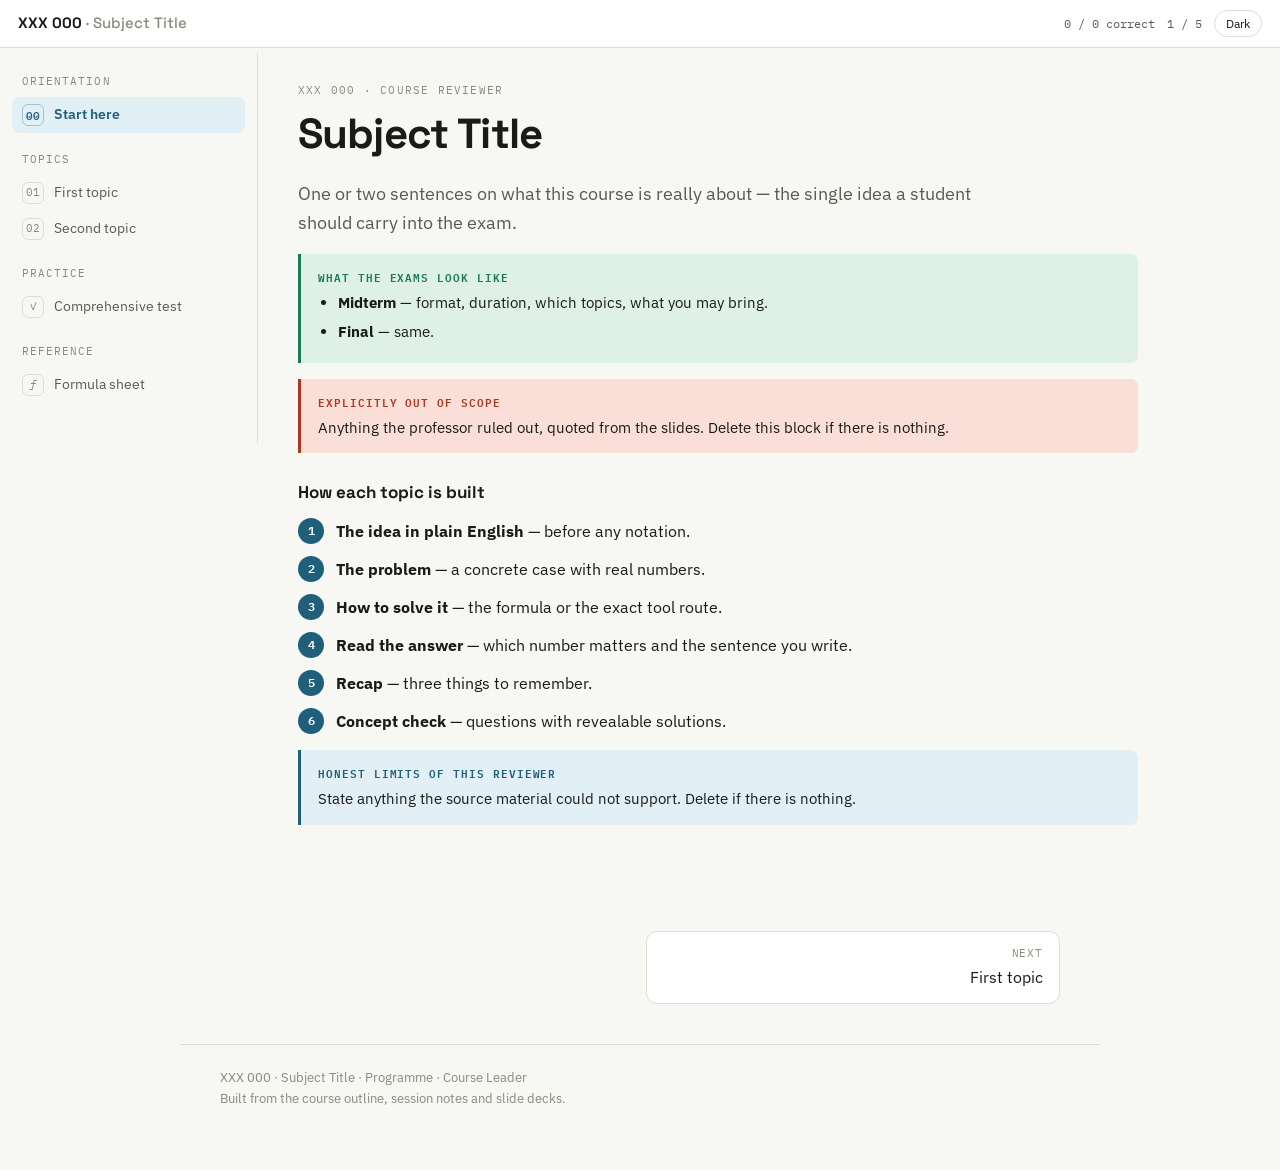
==== subjects/_template/index.html @ fceb6049 "Extract shared engine, add landing page and handover doc Prepares the repo for the remaining subject" ====
<!DOCTYPE html>
<html lang="en" data-theme="light">
<head>
<meta charset="utf-8">
<meta name="viewport" content="width=device-width,initial-scale=1">
<!-- EDIT: course code and title -->
<title>XXX 000 — Subject Title</title>
<link rel="preconnect" href="https://fonts.googleapis.com">
<link rel="preconnect" href="https://fonts.gstatic.com" crossorigin>
<link href="https://fonts.googleapis.com/css2?family=Space+Grotesk:wght@400;500;600;700&family=IBM+Plex+Sans:wght@400;500;600&family=IBM+Plex+Mono:wght@400;500;600&display=swap" rel="stylesheet">
<link rel="stylesheet" href="../../assets/reviewer.css">
</head>
<body>
<a class="skip" href="#main">Skip to content</a>

<header class="topbar">
  <button class="menu-t" id="mt" aria-label="Toggle navigation" aria-expanded="false">☰</button>
  <!-- EDIT: brand -->
  <div class="brand">XXX 000 <span>· Subject Title</span></div>
  <div class="tb-right">
    <div class="pwrap" title="Concept checks answered"><div class="pfill" id="pbar"></div></div>
    <span id="pscore">0 / 0</span>
    <span id="pageidx"></span>
    <button class="theme" id="theme" aria-label="Toggle dark mode">Dark</button>
  </div>
</header>

<div class="shell">
<!-- ============================================================
     RAIL — the engine reads this to build the router, the pager
     and the page counter. One <a href="#id"> per <section id="id">.
     Order here is the order of the course.
     ============================================================ -->
<nav class="rail" id="rail" aria-label="Sections">
  <div class="rgrp">Orientation</div>
  <a href="#start"><em>00</em>Start here</a>
  <div class="rgrp">Topics</div>
  <a href="#t01"><em>01</em>First topic</a>
  <a href="#t02"><em>02</em>Second topic</a>
  <div class="rgrp">Practice</div>
  <a href="#test"><em>✓</em>Comprehensive test</a>
  <div class="rgrp">Reference</div>
  <a href="#sheet"><em>ƒ</em>Formula sheet</a>
</nav>

<main id="main">

<!-- ================= START ================= -->
<section id="start">
  <div class="eyebrow">XXX 000 · Course reviewer</div>
  <h1>Subject Title</h1>
  <p class="lede">One or two sentences on what this course is really about — the single idea a student should carry into the exam.</p>

  <div class="note why"><span class="tag">What the exams look like</span>
    <ul>
      <li><strong>Midterm</strong> — format, duration, which topics, what you may bring.</li>
      <li><strong>Final</strong> — same.</li>
    </ul>
  </div>

  <div class="note scope"><span class="tag">Explicitly out of scope</span>
    <p>Anything the professor ruled out, quoted from the slides. Delete this block if there is nothing.</p>
  </div>

  <h3>How each topic is built</h3>
  <ol class="steps">
    <li><strong>The idea in plain English</strong> — before any notation.</li>
    <li><strong>The problem</strong> — a concrete case with real numbers.</li>
    <li><strong>How to solve it</strong> — the formula or the exact tool route.</li>
    <li><strong>Read the answer</strong> — which number matters and the sentence you write.</li>
    <li><strong>Recap</strong> — three things to remember.</li>
    <li><strong>Concept check</strong> — questions with revealable solutions.</li>
  </ol>

  <div class="note"><span class="tag">Honest limits of this reviewer</span>
    <p>State anything the source material could not support. Delete if there is nothing.</p>
  </div>
</section>

<!-- ================= TOPIC 1 — the full pattern ================= -->
<section id="t01">
  <div class="lessonhead"><span class="lnum">01</span><div class="eyebrow">Session N</div></div>
  <h2>First topic</h2>
  <span class="pill mid">Midterm</span><span class="pill tp">Final · tool</span><span class="pill fm">Typed formulas</span>

  <!-- BEAT 1 — the idea in plain English -->
  <div class="primer">
    <div class="ptag">The idea, in plain English</div>
    <div class="phook">One memorable sentence that captures what this method really does.</div>
    <p class="pana">A short paragraph relating it to something the reader already understands. No notation yet.</p>
    <div class="pgrid">
      <div class="pcell"><b>You're asking</b><span>What question does this answer?</span></div>
      <div class="pcell"><b>It compares</b><span>What against what?</span></div>
      <div class="pcell"><b>A big value means</b><span>How to read the result.</span></div>
    </div>
  </div>

  <!-- BEAT 2 — the problem -->
  <h3>The business problem</h3>
  <div class="tw"><table class="dt">
    <thead><tr><th>Column</th><th class="n">Value</th></tr></thead>
    <tbody>
      <tr><td>Something</td><td class="n">123</td></tr>
      <tr><td>Something else</td><td class="n">456</td></tr>
    </tbody>
  </table></div>

  <!-- BEAT 3 — how to solve it -->
  <h3>How to solve it</h3>
  <div class="fx">formula = numerator / denominator

Excel:  =SOMEFUNCTION(range)</div>

  <div class="path"><span>Data</span><i>→</i><span>Data Analysis</span><i>→</i><span class="last">The Tool</span></div>

  <div class="dlg">
    <div class="bar">Dialog name</div>
    <div class="bd">
      <div class="fld key"><label>The box that matters</label><span class="inp">$A$1:$A$9</span></div>
      <div class="fld"><label>Another box</label><span class="inp">0.05</span></div>
    </div>
  </div>

  <ol class="steps">
    <li>First step.</li>
    <li>Second step.</li>
  </ol>

  <!-- BEAT 4 — read the answer -->
  <h3>Read the answer</h3>
  <div class="card">
    <div class="fx">worked numbers → result</div>
    <div class="ans"><small>Label</small>0.42</div>
    <div class="verdict rej">Reject H₀</div>
    <p style="margin-bottom:0">The sentence a student should write underneath.</p>
  </div>

  <div class="note watch"><span class="tag">The trap</span>
    <p>The mistake people actually make here.</p>
  </div>
  <div class="note plain"><span class="tag">Say it in plain words</span>
    <p>A one-line translation of the result into business language.</p>
  </div>

  <!-- BEAT 5 — recap -->
  <div class="note recap"><span class="tag">Recap</span>
    <ul>
      <li><strong>First thing</strong> to remember.</li>
      <li><strong>Second thing.</strong></li>
      <li><strong>Third thing.</strong></li>
    </ul>
  </div>

  <!-- BEAT 6 — concept check. The div id must match a key in banks. -->
  <div class="quiz"><h3>Concept check</h3><div data-quiz="t01"></div></div>
</section>

<!-- ================= TOPIC 2 ================= -->
<section id="t02">
  <div class="lessonhead"><span class="lnum">02</span><div class="eyebrow">Session N</div></div>
  <h2>Second topic</h2>
  <div class="primer">
    <div class="ptag">The idea, in plain English</div>
    <div class="phook">Another memorable sentence.</div>
    <p class="pana">Short explanation.</p>
    <div class="pgrid">
      <div class="pcell"><b>You're asking</b><span>…</span></div>
      <div class="pcell"><b>It compares</b><span>…</span></div>
      <div class="pcell"><b>A big value means</b><span>…</span></div>
    </div>
  </div>
  <div class="note recap"><span class="tag">Recap</span>
    <ul><li>Point one.</li><li>Point two.</li><li>Point three.</li></ul>
  </div>
  <div class="quiz"><h3>Concept check</h3><div data-quiz="t02"></div></div>
</section>

<!-- ================= COMPREHENSIVE TEST =================
     Leave this section exactly as it is. The engine fills it.
     ====================================================== -->
<section id="test">
  <div class="eyebrow">All topics</div>
  <h2>Comprehensive test</h2>
  <p class="lede">Draws across whichever topics you select. Questions covering the same idea are grouped, and only one from each group appears per attempt.</p>

  <div class="card">
    <div class="cfg-label">Topics</div>
    <div id="test-topics" class="chipwrap"></div>
    <div class="cfg-label">Length</div>
    <div id="test-size" class="chipwrap"></div>
    <div class="cfg-label">When do you want the answers?</div>
    <div id="test-fb" class="chipwrap"></div>
    <div class="startrow">
      <button class="btn" id="test-start">Start test</button>
      <span class="hint" id="test-hint"></span>
    </div>
  </div>

  <div id="test-run" hidden>
    <div class="runbar">
      <div><strong id="test-count">0 / 0</strong> <span class="hint" id="test-topicline"></span></div>
      <div class="runbar-right">
        <button class="btn ghost sm" id="test-abandon">End test</button>
        <button class="btn sm" id="test-submit">Submit</button>
      </div>
    </div>
    <div id="test-host"></div>
    <div class="startrow"><button class="btn" id="test-submit2">Submit test</button></div>
  </div>

  <div id="test-result" hidden></div>
</section>

<!-- ================= FORMULA SHEET =================
     Mark any row or card with data-f to make it filterable.
     ================================================= -->
<section id="sheet">
  <div class="eyebrow">Print this</div>
  <h2>Formula sheet</h2>
  <p class="lede">Everything in one place. Type in the box to filter.</p>
  <input class="fsearch" id="fs" placeholder="Filter…" autocomplete="off" aria-label="Filter the formula sheet">
  <div id="fsnone" class="note hidden"><p style="margin-bottom:0">Nothing matches that. Try a shorter word.</p></div>

  <div class="fsec" data-f>
    <h3>Section heading</h3>
    <div class="tw"><table class="dt">
      <thead><tr><th>Quantity</th><th>Formula</th><th>Excel</th></tr></thead>
      <tbody>
        <tr data-f><td>Example</td><td class="m">a / b</td><td class="m">=AVERAGE(r)</td></tr>
      </tbody>
    </table></div>
  </div>
</section>

</main>
</div>

<nav class="pager" id="pager" aria-label="Page navigation"></nav>
<div class="foot">
  XXX 000 · Subject Title · Programme · Course Leader<br>
  Built from the course outline, session notes and slide decks.
</div>

<!-- ============================================================
     ENGINE + CONFIG. Everything above is content; everything
     below is data. See /HANDOVER.md for the full schema.
     ============================================================ -->
<script src="../../assets/reviewer.js"></script>
<script>
(function(){
'use strict';

/* Rail label for each bank, used by the test's topic chips
   and its per-topic result breakdown. Keys must match banks. */
var TOPIC_TITLES = {
  t01: 'First topic',
  t02: 'Second topic'
};

/* One array per topic. The key must match a <div data-quiz="…">.
   c: concept group — the test shows at most ONE item per group,
   so a retake asks a different question about the same idea. */
var BANKS = {};

BANKS.t01 = [
 /* --- multiple choice: a is the index of the correct option --- */
 {t:'mc', c:'example-concept', q:'A multiple-choice question. Four options is the norm.',
  opts:['A wrong option','The correct option','Another wrong option','A fourth option'], a:1,
  sol:'Explain why the answer is right <b>and why the distractors are wrong</b>. That is the difference between a quiz and a reviewer.<div class="steps">Use this block for worked arithmetic.</div>'},

 /* --- true/false: options stay in T,F order, never shuffled --- */
 {t:'tf', c:'example-tf', q:'A statement that is either true or false.',
  opts:['True','False'], a:1,
  sol:'<b>False.</b> Then say why.'},

 /* --- multi-select: a is an array of correct indices --- */
 {t:'ms', c:'example-ms', q:'Which of these apply? (Select all.)',
  opts:['Correct one','Wrong one','Also correct','Wrong again'], a:[0,2],
  sol:'All-or-nothing by default.'},

 /* --- numeric. Default tolerance is 0.5% relative.
        tol  = absolute  (use for integers and exact answers)
        rtol = relative  (use when rounding is expected)
        unit:'%' stores a as a decimal and accepts 40, 40% or 0.40 --- */
 {t:'num', c:'example-num', q:'A numeric question. Answer 27.75.',
  a:27.75, rtol:0.01,
  sol:'<div class="steps">Show the working, line by line.</div>'},

 {t:'num', c:'example-int', q:'An integer answer, such as degrees of freedom.',
  a:15, tol:0.5,
  sol:'<div class="steps">df = N − k = 18 − 3 = 15</div>'},

 /* --- free text. a is a list of accepted answers. Matching is
        exact after normalising (case, punctuation, small words)
        plus one typo. Never substring — so list real synonyms. --- */
 {t:'text', c:'example-text', q:'A short free-text question. (Two words)',
  a:['sample frame','sampling frame'],
  sol:'Both spellings accepted.'}
];

BANKS.t02 = [
 {t:'mc', c:'second-topic-concept', q:'Another question.',
  opts:['One','Two','Three','Four'], a:0,
  sol:'Explanation.'}
];

/* Optional. Delete the whole EXAM block and the exam <section>
   if this subject has no mock paper. Weighted by pts per part. */
var EXAM = null;

/* Optional "which method do I use?" decision map.
   Set to null if the subject has no genuine method-choice problem —
   a three-node map is worse than no map. */
var MAP = null;

REVIEWER.init({
  id: 'CHANGE-ME',          /* unique per subject — it namespaces localStorage */
  topicTitles: TOPIC_TITLES,
  banks: BANKS,
  exam: EXAM,
  map: MAP
});

})();
</script>
</body>
</html>
---- assets/reviewer.css ----
/* ============ TOKENS — light first, dark overrides below ============ */
:root{
  --bg:#F7F7F4; --surface:#FFFFFF; --surface2:#EFEFEA;
  --line:#DEDED6; --line2:#C4C4B8;
  --fg:#1A1A17; --fg2:#5A5A50; --fg3:#8A8A7C;
  --accent:#1F5F7A; --accent-bg:#E2EFF4; --accent-line:#9CC6D6;
  --ok:#1B7A4F; --ok-bg:#DFF1E7; --ok-line:#8CC9AA;
  --warn:#9A6B08; --warn-bg:#FAEED2; --warn-line:#E0C377;
  --bad:#AB3A24; --bad-bg:#FADFD8; --bad-line:#E79684;
  --info:#5342A0; --info-bg:#E7E3F7; --info-line:#ABA0DF;
  --shadow:0 1px 0 rgba(26,26,23,.04), 0 10px 28px -18px rgba(26,26,23,.42);
  --disp:'Space Grotesk',system-ui,sans-serif;
  --body:'IBM Plex Sans',system-ui,sans-serif;
  --mono:'IBM Plex Mono',ui-monospace,Menlo,monospace;
  --rail-w:258px; --radius:11px; --radius-sm:7px;
}
:root[data-theme="dark"]{
  --bg:#12140F; --surface:#1B1E18; --surface2:#232720;
  --line:#333830; --line2:#474D42;
  --fg:#EDEFE7; --fg2:#A6AC9C; --fg3:#7C8377;
  --accent:#6FBEDA; --accent-bg:#12303B; --accent-line:#2B5E73;
  --ok:#5FC894; --ok-bg:#10301F; --ok-line:#2C6244;
  --warn:#E0B458; --warn-bg:#382C10; --warn-line:#6E5722;
  --bad:#EE8B72; --bad-bg:#3A1B13; --bad-line:#743A2B;
  --info:#A99BEA; --info-bg:#241E45; --info-line:#473C7E;
  --shadow:0 1px 0 rgba(0,0,0,.3), 0 10px 28px -18px rgba(0,0,0,.8);
}
*{box-sizing:border-box}
body{margin:0;background:var(--bg);color:var(--fg);font:400 15.5px/1.62 var(--body);-webkit-text-size-adjust:100%}
h1,h2,h3{font-family:var(--disp);font-weight:700;line-height:1.2;margin:0 0 .5em}
h1{font-size:clamp(28px,4.4vw,42px);letter-spacing:-.02em}
h2{font-size:clamp(22px,3vw,30px);letter-spacing:-.015em}
h3{font-size:17px;margin-top:1.7em}
p{margin:0 0 1em}
a{color:var(--accent)}
code,kbd,.mono{font-family:var(--mono);font-size:.92em}
code{background:var(--surface2);padding:1px 5px;border-radius:4px}
kbd{background:var(--surface2);border:1px solid var(--line);border-bottom-width:2px;border-radius:4px;padding:1px 6px;font-size:.85em}
.hidden{display:none!important}
:focus-visible{outline:2.5px solid var(--accent);outline-offset:2px;border-radius:3px}
.skip{position:absolute;left:-9999px}
.skip:focus{left:8px;top:8px;z-index:99;background:var(--surface);padding:10px 14px;border:1px solid var(--line);border-radius:8px}

/* ============ TOP BAR ============ */
.topbar{position:sticky;top:0;z-index:40;display:flex;align-items:center;gap:14px;
  padding:10px 18px;background:var(--surface);border-bottom:1px solid var(--line)}
.menu-t{display:none;background:none;border:1px solid var(--line);color:var(--fg);
  border-radius:8px;padding:6px 10px;font-size:16px;cursor:pointer}
.brand{font-family:var(--disp);font-weight:700;font-size:15px;white-space:nowrap;
  min-width:0;overflow:hidden;text-overflow:ellipsis}
.brand span{color:var(--fg3);font-weight:500}
.tb-right{margin-left:auto;display:flex;align-items:center;gap:12px;font-size:12.5px;color:var(--fg2)}
.pwrap{flex:1;max-width:230px;height:6px;background:var(--surface2);border-radius:99px;overflow:hidden}
.pfill{height:100%;width:0;background:var(--accent);transition:width .3s}
.theme{background:none;border:1px solid var(--line);color:var(--fg);border-radius:99px;
  padding:5px 11px;cursor:pointer;font-size:12px;font-family:var(--body)}
#pscore,#pageidx{font-family:var(--mono);font-size:12px;white-space:nowrap}

/* ============ SHELL ============ */
.shell{display:grid;grid-template-columns:var(--rail-w) 1fr;gap:0;max-width:1480px;margin:0 auto}
.rail{position:sticky;top:53px;align-self:start;max-height:calc(100vh - 53px);overflow-y:auto;
  padding:20px 12px 40px;border-right:1px solid var(--line)}
.rgrp{font-family:var(--mono);font-size:10.5px;letter-spacing:.1em;text-transform:uppercase;
  color:var(--fg3);margin:18px 0 7px;padding-left:10px}
.rgrp:first-child{margin-top:0}
.rail a{display:flex;align-items:center;gap:10px;padding:7px 10px;border-radius:8px;
  color:var(--fg2);text-decoration:none;font-size:13.5px;line-height:1.3}
.rail a em{font-style:normal;font-family:var(--mono);font-size:10.5px;min-width:22px;height:22px;
  display:grid;place-items:center;border:1px solid var(--line);border-radius:6px;color:var(--fg3);flex:none}
.rail a:hover{background:var(--surface2);color:var(--fg)}
.rail a.on{background:var(--accent-bg);color:var(--accent);font-weight:600}
.rail a.on em{border-color:var(--accent-line);color:var(--accent)}
main{padding:34px 40px 90px;min-width:0;max-width:920px}
main>section{display:none;animation:fade .25s ease}
main>section.active{display:block}
@keyframes fade{from{opacity:0;transform:translateY(5px)}to{opacity:1;transform:none}}

/* ============ CONTENT VOCABULARY ============ */
.eyebrow{font-family:var(--mono);font-size:11px;letter-spacing:.11em;text-transform:uppercase;color:var(--fg3);margin-bottom:9px}
.lede{font-size:17.5px;color:var(--fg2);max-width:62ch}
.lessonhead{display:flex;align-items:center;gap:12px;margin-bottom:12px}
.lnum{font-family:var(--mono);font-size:12px;font-weight:600;width:34px;height:34px;flex:none;
  display:grid;place-items:center;border-radius:9px;background:var(--accent-bg);color:var(--accent);border:1px solid var(--accent-line)}
.pill{display:inline-block;font-family:var(--mono);font-size:10.5px;letter-spacing:.06em;text-transform:uppercase;
  padding:3px 9px;border-radius:99px;border:1px solid var(--line2);color:var(--fg2);margin:0 6px 6px 0}
.pill.tp{background:var(--accent-bg);border-color:var(--accent-line);color:var(--accent)}
.pill.fm{background:var(--info-bg);border-color:var(--info-line);color:var(--info)}
.pill.mid{background:var(--warn-bg);border-color:var(--warn-line);color:var(--warn)}
.card{background:var(--surface);border:1px solid var(--line);border-radius:var(--radius);
  padding:18px 20px;margin:16px 0;box-shadow:var(--shadow)}
.card>:last-child,.note>:last-child{margin-bottom:0}
.note{border-left:3px solid var(--accent);background:var(--accent-bg);border-radius:0 var(--radius-sm) var(--radius-sm) 0;
  padding:14px 17px;margin:16px 0;font-size:14.6px}
.note .tag{display:block;font-family:var(--mono);font-size:10.5px;letter-spacing:.09em;
  text-transform:uppercase;color:var(--accent);margin-bottom:6px;font-weight:600}
.note.why{border-color:var(--ok);background:var(--ok-bg)} .note.why .tag{color:var(--ok)}
.note.watch{border-color:var(--warn);background:var(--warn-bg)} .note.watch .tag{color:var(--warn)}
.note.plain{border-color:var(--info);background:var(--info-bg)} .note.plain .tag{color:var(--info)}
.note.recap{border-color:var(--ok);background:var(--ok-bg)} .note.recap .tag{color:var(--ok)}
.note.scope{border-color:var(--bad);background:var(--bad-bg)} .note.scope .tag{color:var(--bad)}
.note ul,.card ul{margin:0;padding-left:20px}
.note li,.card li{margin-bottom:5px}

.primer{border:1px solid var(--info-line);background:var(--info-bg);border-radius:var(--radius);padding:18px 20px;margin:18px 0}
.ptag{font-family:var(--mono);font-size:10.5px;letter-spacing:.09em;text-transform:uppercase;color:var(--info);font-weight:600}
.phook{font-family:var(--disp);font-size:20px;font-weight:700;margin:7px 0 9px;line-height:1.3}
.pana{margin:0 0 14px;font-size:15px;color:var(--fg2)}
.pgrid{display:grid;grid-template-columns:repeat(auto-fit,minmax(175px,1fr));gap:12px}
.pcell{background:var(--surface);border:1px solid var(--line);border-radius:var(--radius-sm);padding:11px 13px}
.pcell b{display:block;font-family:var(--mono);font-size:10px;letter-spacing:.08em;text-transform:uppercase;color:var(--fg3);margin-bottom:5px;font-weight:600}
.pcell span{font-size:14px;line-height:1.45;display:block}

ol.steps{counter-reset:st;list-style:none;padding:0;margin:16px 0}
ol.steps>li{counter-increment:st;position:relative;padding-left:38px;margin-bottom:13px}
ol.steps>li::before{content:counter(st);position:absolute;left:0;top:-1px;width:26px;height:26px;
  display:grid;place-items:center;border-radius:50%;background:var(--accent);color:#fff;
  font-family:var(--mono);font-size:12px;font-weight:600}
.path{display:flex;flex-wrap:wrap;align-items:center;gap:6px;margin:12px 0;font-size:13px}
.path span{background:var(--surface2);border:1px solid var(--line);border-radius:6px;padding:3px 9px;font-family:var(--mono);font-size:12px}
.path span.last{background:var(--accent-bg);border-color:var(--accent-line);color:var(--accent);font-weight:600}
.path i{color:var(--fg3);font-style:normal}

.fx{font-family:var(--mono);font-size:14px;background:var(--surface2);border:1px solid var(--line);
  border-radius:var(--radius-sm);padding:12px 15px;margin:13px 0;overflow-x:auto;white-space:pre-wrap;word-break:break-word}
.fx.ans{border-left:3px solid var(--ok);background:var(--ok-bg)}
.ans{display:inline-block;background:var(--ok-bg);border:1px solid var(--ok-line);color:var(--ok);
  border-radius:var(--radius-sm);padding:7px 13px;margin:5px 8px 5px 0;font-family:var(--mono);font-weight:600;font-size:15px}
.ans small{display:block;font-size:10px;letter-spacing:.08em;text-transform:uppercase;opacity:.8;font-weight:500}
.verdict{display:inline-block;border-radius:99px;padding:5px 14px;font-size:13.5px;font-weight:600;margin:6px 0}
.verdict.rej{background:var(--bad-bg);color:var(--bad);border:1px solid var(--bad-line)}
.verdict.keep{background:var(--accent-bg);color:var(--accent);border:1px solid var(--accent-line)}

.tw{overflow-x:auto;-webkit-overflow-scrolling:touch;margin:16px 0;border:1px solid var(--line);border-radius:var(--radius)}
table.dt{border-collapse:collapse;width:100%;font-size:13.8px;background:var(--surface)}
table.dt th,table.dt td{border-bottom:1px solid var(--line);padding:8px 12px;text-align:left;vertical-align:top}
table.dt thead th{background:var(--surface2);font-family:var(--mono);font-size:11px;letter-spacing:.05em;
  text-transform:uppercase;color:var(--fg2);white-space:nowrap}
table.dt tbody tr:last-child td{border-bottom:none}
table.dt td.s{color:var(--ok);font-weight:600}
table.dt td.m{font-family:var(--mono);font-size:12.5px;color:var(--accent)}
table.dt td.n{text-align:right;font-family:var(--mono);font-variant-numeric:tabular-nums}

.dlg{border:1px solid var(--line2);border-radius:var(--radius-sm);overflow:hidden;margin:15px 0;
  width:430px;max-width:100%;background:var(--surface)}
.dlg .bar{background:var(--surface2);padding:7px 12px;font-size:12.5px;font-weight:600;border-bottom:1px solid var(--line)}
.dlg .bd{padding:11px 12px}
.fld{display:grid;grid-template-columns:150px 1fr;gap:8px;align-items:center;margin-bottom:7px;font-size:12.5px}
.fld .inp{border:1px solid var(--line2);border-radius:4px;padding:3px 7px;font-family:var(--mono);font-size:12px;background:var(--bg)}
.fld.key .inp{border-color:var(--warn);background:var(--warn-bg);color:var(--warn);font-weight:600}

/* ============ BUTTONS ============ */
.btn{background:var(--accent);color:#fff;border:1px solid var(--accent);border-radius:8px;
  padding:9px 18px;font:600 14px var(--body);cursor:pointer}
.btn:hover{filter:brightness(1.08)}
.btn:disabled{opacity:.5;cursor:not-allowed}
.btn.ghost{background:transparent;color:var(--fg2);border-color:var(--line2)}
.btn.ghost:hover{background:var(--surface2);color:var(--fg)}
.btn.sm{padding:6px 13px;font-size:13px}
.hint{font-size:13px;color:var(--fg3)}
.cfg-label{font-family:var(--mono);font-size:10.5px;letter-spacing:.09em;text-transform:uppercase;
  color:var(--fg3);margin:16px 0 8px;font-weight:600}
.cfg-label:first-child{margin-top:0}
.chipwrap{display:flex;flex-wrap:wrap;gap:8px}
.chip{background:var(--surface2);border:1px solid var(--line);color:var(--fg2);border-radius:99px;
  padding:6px 14px;font:500 13px var(--body);cursor:pointer}
.chip.on{background:var(--accent-bg);border-color:var(--accent-line);color:var(--accent);font-weight:600}
.startrow{display:flex;flex-wrap:wrap;align-items:center;gap:14px;margin-top:18px}

/* ============ QUIZ ENGINE ============ */
.quiz{margin-top:26px}
.q{border:1px solid var(--line);background:var(--surface);border-radius:var(--radius);
  padding:16px 18px;margin:14px 0}
.qhead{display:flex;gap:12px;margin-bottom:12px}
.qn{font-family:var(--mono);font-size:11px;font-weight:600;min-width:25px;height:25px;flex:none;
  display:grid;place-items:center;border-radius:6px;background:var(--surface2);color:var(--fg2);border:1px solid var(--line)}
.q.right .qn{background:var(--ok-bg);color:var(--ok);border-color:var(--ok-line)}
.q.wrong .qn{background:var(--bad-bg);color:var(--bad);border-color:var(--bad-line)}
.qtext{font-size:15.5px;line-height:1.5;padding-top:2px}
.opts{display:flex;flex-direction:column;gap:7px}
.opt{display:flex;gap:11px;align-items:flex-start;text-align:left;width:100%;
  background:var(--bg);border:1px solid var(--line);border-radius:var(--radius-sm);
  padding:10px 13px;font:400 14.5px/1.45 var(--body);color:var(--fg);cursor:pointer}
.opt:hover:not(:disabled){border-color:var(--accent-line);background:var(--accent-bg)}
.opt:disabled{cursor:default}
.opt .ol{font-family:var(--mono);font-size:11px;font-weight:600;color:var(--fg3);
  min-width:19px;height:19px;display:grid;place-items:center;border:1px solid var(--line2);border-radius:4px;flex:none;margin-top:1px}
.opt.picked{border-color:var(--accent);background:var(--accent-bg)}
.opt.ok{border-color:var(--ok-line);background:var(--ok-bg);color:var(--ok);font-weight:600}
.opt.ok .ol{border-color:var(--ok-line);color:var(--ok)}
.opt.no{border-color:var(--bad-line);background:var(--bad-bg);color:var(--bad)}
.opt.no .ol{border-color:var(--bad-line);color:var(--bad)}
.ansrow{display:flex;flex-wrap:wrap;gap:9px;align-items:center;margin-top:11px}
.ain{border:1px solid var(--line2);background:var(--bg);color:var(--fg);border-radius:var(--radius-sm);
  padding:9px 12px;font:500 14px var(--mono);min-width:190px;flex:1;max-width:280px}
.ain.right{border-color:var(--ok);background:var(--ok-bg);color:var(--ok)}
.ain.wrong{border-color:var(--bad);background:var(--bad-bg);color:var(--bad)}
.vd{font-size:13px;font-weight:600}
.vd.ok{color:var(--ok)} .vd.no{color:var(--bad)} .vd.rv{color:var(--warn)}
.sol{display:none;margin-top:12px;padding:13px 15px;border-left:3px solid var(--info);
  background:var(--info-bg);border-radius:0 var(--radius-sm) var(--radius-sm) 0;font-size:14.3px}
.sol.on{display:block}
.sol .steps{font-family:var(--mono);font-size:13px;white-space:pre-wrap;margin:8px 0;
  background:var(--surface);border:1px solid var(--line);border-radius:6px;padding:9px 11px}

/* ============ TEST / EXAM ============ */
.runbar{position:sticky;top:53px;z-index:20;display:flex;flex-wrap:wrap;gap:12px;align-items:center;
  justify-content:space-between;background:var(--surface);border:1px solid var(--line);
  border-radius:var(--radius);padding:11px 16px;margin:16px 0}
.runbar-right{display:flex;gap:9px;flex-wrap:wrap}
.examtop{display:flex;flex-wrap:wrap;gap:16px;align-items:center;justify-content:space-between}
.timer{font-family:var(--mono);font-size:30px;font-weight:600;letter-spacing:-.02em}
.timer.warn{color:var(--bad)}
.exq{border:1px solid var(--line);background:var(--surface);border-radius:var(--radius);padding:18px 20px;margin:16px 0}
.exq>h3{margin-top:0}
.part{border-top:1px solid var(--line);padding-top:13px;margin-top:13px}
.part:first-of-type{border-top:none}
.plab{font-size:14.5px;margin-bottom:8px}
.pmark{font-family:var(--mono);font-size:11px;color:var(--fg3);float:right}
.score{text-align:center;padding:26px 20px}
.big{font-family:var(--disp);font-size:54px;font-weight:700;line-height:1}
.brk{display:grid;grid-template-columns:repeat(auto-fit,minmax(130px,1fr));gap:10px;margin-top:18px}
.brkc{background:var(--surface2);border:1px solid var(--line);border-radius:var(--radius-sm);padding:10px;text-align:center}
.brkc b{display:block;font-family:var(--mono);font-size:17px}
.brkc span{font-size:11.5px;color:var(--fg3)}

/* ============ DECISION MAP ============ */
.dmq{font-family:var(--disp);font-size:18px;font-weight:700;margin-bottom:13px}
.dmopts{display:flex;flex-direction:column;gap:8px}
.dmo{text-align:left;background:var(--bg);border:1px solid var(--line);border-radius:var(--radius-sm);
  padding:11px 14px;cursor:pointer;font-family:var(--body);color:var(--fg)}
.dmo:hover{border-color:var(--accent-line);background:var(--accent-bg)}
.dmo b{display:block;font-size:14.5px;font-weight:600}
.dmo span{display:block;font-size:12.8px;color:var(--fg3);margin-top:2px}
.dmres{border-left:3px solid var(--ok);background:var(--ok-bg);border-radius:0 var(--radius-sm) var(--radius-sm) 0;padding:15px 17px}
.dmres h4{font-family:var(--disp);font-size:18px;margin:0 0 8px}
.dmback{margin-top:13px;background:none;border:1px solid var(--line2);color:var(--fg2);
  border-radius:8px;padding:6px 13px;cursor:pointer;font:500 13px var(--body)}

/* ============ FORMULA SHEET ============ */
.fsearch{width:100%;max-width:460px;border:1px solid var(--line2);background:var(--surface);color:var(--fg);
  border-radius:var(--radius-sm);padding:10px 14px;font:400 14.5px var(--body);margin-bottom:18px}
.fsec{margin:24px 0}
.fsec>h3{display:flex;align-items:center;gap:10px;margin-top:0}
.fsec>h3::after{content:"";flex:1;height:1px;background:var(--line)}

/* ============ PAGER / FOOT ============ */
.pager{display:grid;grid-template-columns:1fr 1fr;gap:12px;max-width:920px;margin:0 auto;padding:0 40px 40px}
.pg{display:block;border:1px solid var(--line);background:var(--surface);border-radius:var(--radius);
  padding:13px 16px;text-decoration:none;color:var(--fg)}
.pg:hover{border-color:var(--accent-line);background:var(--accent-bg)}
.pg small{display:block;font-family:var(--mono);font-size:10.5px;letter-spacing:.08em;
  text-transform:uppercase;color:var(--fg3);margin-bottom:3px}
.pg.ghost{visibility:hidden}
.pg.nxt{text-align:right}
.foot{max-width:920px;margin:0 auto;padding:22px 40px 60px;font-size:12.5px;color:var(--fg3);
  border-top:1px solid var(--line);line-height:1.7}
.fatal{background:var(--bad-bg);border:1px solid var(--bad-line);color:var(--bad);
  padding:12px 15px;border-radius:var(--radius-sm);font-size:14px}

/* ============ RESPONSIVE ============ */
@media(max-width:1000px){
  .shell{grid-template-columns:1fr}
  .menu-t{display:block}
  .rail{position:fixed;top:53px;left:0;right:0;bottom:0;z-index:35;background:var(--surface);
    border-right:none;border-bottom:1px solid var(--line);display:none;max-height:none;overflow-y:auto}
  .rail.open{display:block}
  main{padding:26px 20px 70px}
  .pager,.foot{padding-left:20px;padding-right:20px}
  .runbar{position:static}
}
@media(max-width:640px){
  body{font-size:15px}
  #pageidx,.pwrap,.brand span{display:none}
  #pscore{font-size:11px}
  .tb-right{gap:8px;min-width:0}
  .pager{grid-template-columns:1fr}
  .fld{grid-template-columns:1fr;gap:3px}
  .pwrap{max-width:90px}
  main{padding:22px 16px 60px}
  .pager,.foot{padding-left:16px;padding-right:16px}
  .big{font-size:44px}
}
@media(prefers-reduced-motion:reduce){*{animation:none!important;transition:none!important}}

/* ============ PRINT ============ */
@media print{
  .topbar,.rail,.pager,.menu-t,.theme,.dmopts,.dmback,.opt,.ansrow,.btn,.chipwrap,.cfg-label,.fsearch,.runbar{display:none!important}
  body{background:#fff;color:#000;font-size:11pt}
  .shell{display:block}
  main{max-width:none;padding:0}
  main>section{display:block!important;border-top:1px solid #999;padding-top:18px;margin-top:18px;page-break-inside:avoid}
  .card,.note,.primer,.q,.exq{break-inside:avoid;box-shadow:none}
  .sol{display:block!important}
  a{color:#000;text-decoration:none}
}
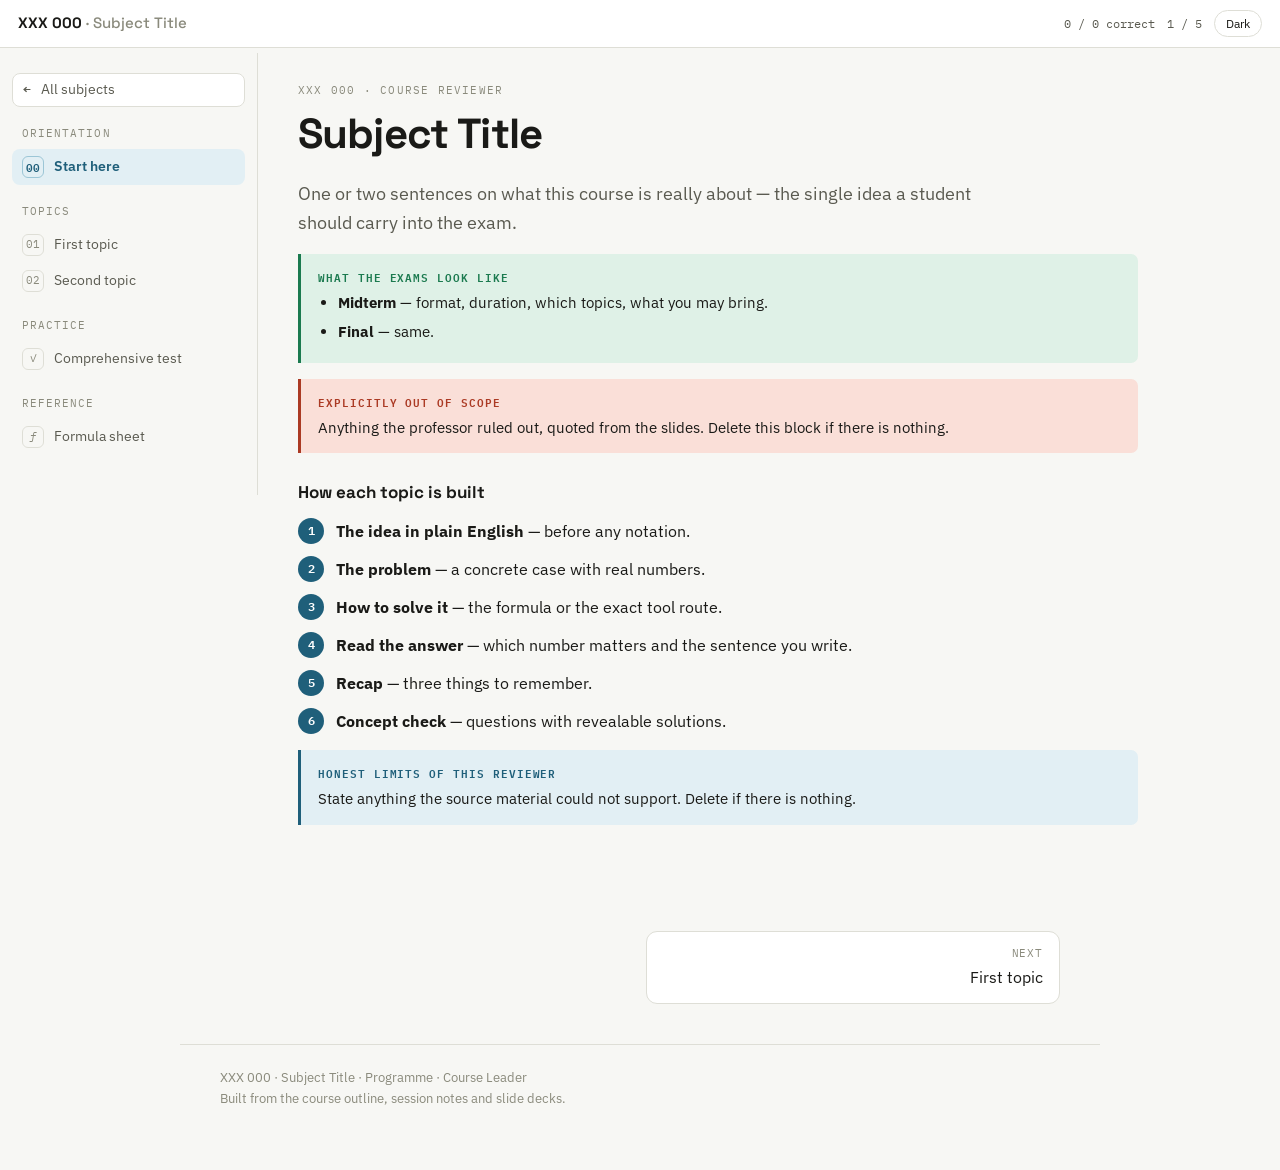
==== commit 427de909: "Add a way back to the subject index from every reviewer A subject page was a dead end once opened: n" ====
--- a/subjects/_template/index.html
+++ b/subjects/_template/index.html
@@ -16,7 +16,7 @@
 <header class="topbar">
   <button class="menu-t" id="mt" aria-label="Toggle navigation" aria-expanded="false">☰</button>
   <!-- EDIT: brand -->
-  <div class="brand">XXX 000 <span>· Subject Title</span></div>
+  <a class="brand" href="../../index.html">XXX 000 <span>· Subject Title</span></a>
   <div class="tb-right">
     <div class="pwrap" title="Concept checks answered"><div class="pfill" id="pbar"></div></div>
     <span id="pscore">0 / 0</span>
@@ -32,6 +32,7 @@
      Order here is the order of the course.
      ============================================================ -->
 <nav class="rail" id="rail" aria-label="Sections">
+  <a class="rail-home" href="../../index.html"><b>&larr;</b>All subjects</a>
   <div class="rgrp">Orientation</div>
   <a href="#start"><em>00</em>Start here</a>
   <div class="rgrp">Topics</div>
--- a/assets/reviewer.css
+++ b/assets/reviewer.css
@@ -49,6 +49,19 @@
 .brand{font-family:var(--disp);font-weight:700;font-size:15px;white-space:nowrap;
   min-width:0;overflow:hidden;text-overflow:ellipsis}
 .brand span{color:var(--fg3);font-weight:500}
+/* The brand doubles as a link home, the usual web convention, and
+   costs no space in an already tight bar. */
+a.brand{text-decoration:none;color:var(--fg)}
+a.brand:hover{color:var(--accent)}
+a.brand:hover span{color:var(--accent)}
+/* Explicit, labelled way back to the subject index. Sits above the
+   rail groups. The router only claims href="#…", so this navigates
+   normally. */
+.rail-home{display:flex;align-items:center;gap:9px;padding:8px 11px;margin-bottom:14px;
+  border:1px solid var(--line);border-radius:8px;background:var(--surface);
+  color:var(--fg2);text-decoration:none;font-size:13.5px;line-height:1.3}
+.rail-home:hover{border-color:var(--accent-line);background:var(--accent-bg);color:var(--accent)}
+.rail-home b{font-family:var(--mono);font-size:13px;font-weight:600}
 .tb-right{margin-left:auto;display:flex;align-items:center;gap:12px;font-size:12.5px;color:var(--fg2)}
 .pwrap{flex:1;max-width:230px;height:6px;background:var(--surface2);border-radius:99px;overflow:hidden}
 .pfill{height:100%;width:0;background:var(--accent);transition:width .3s}
